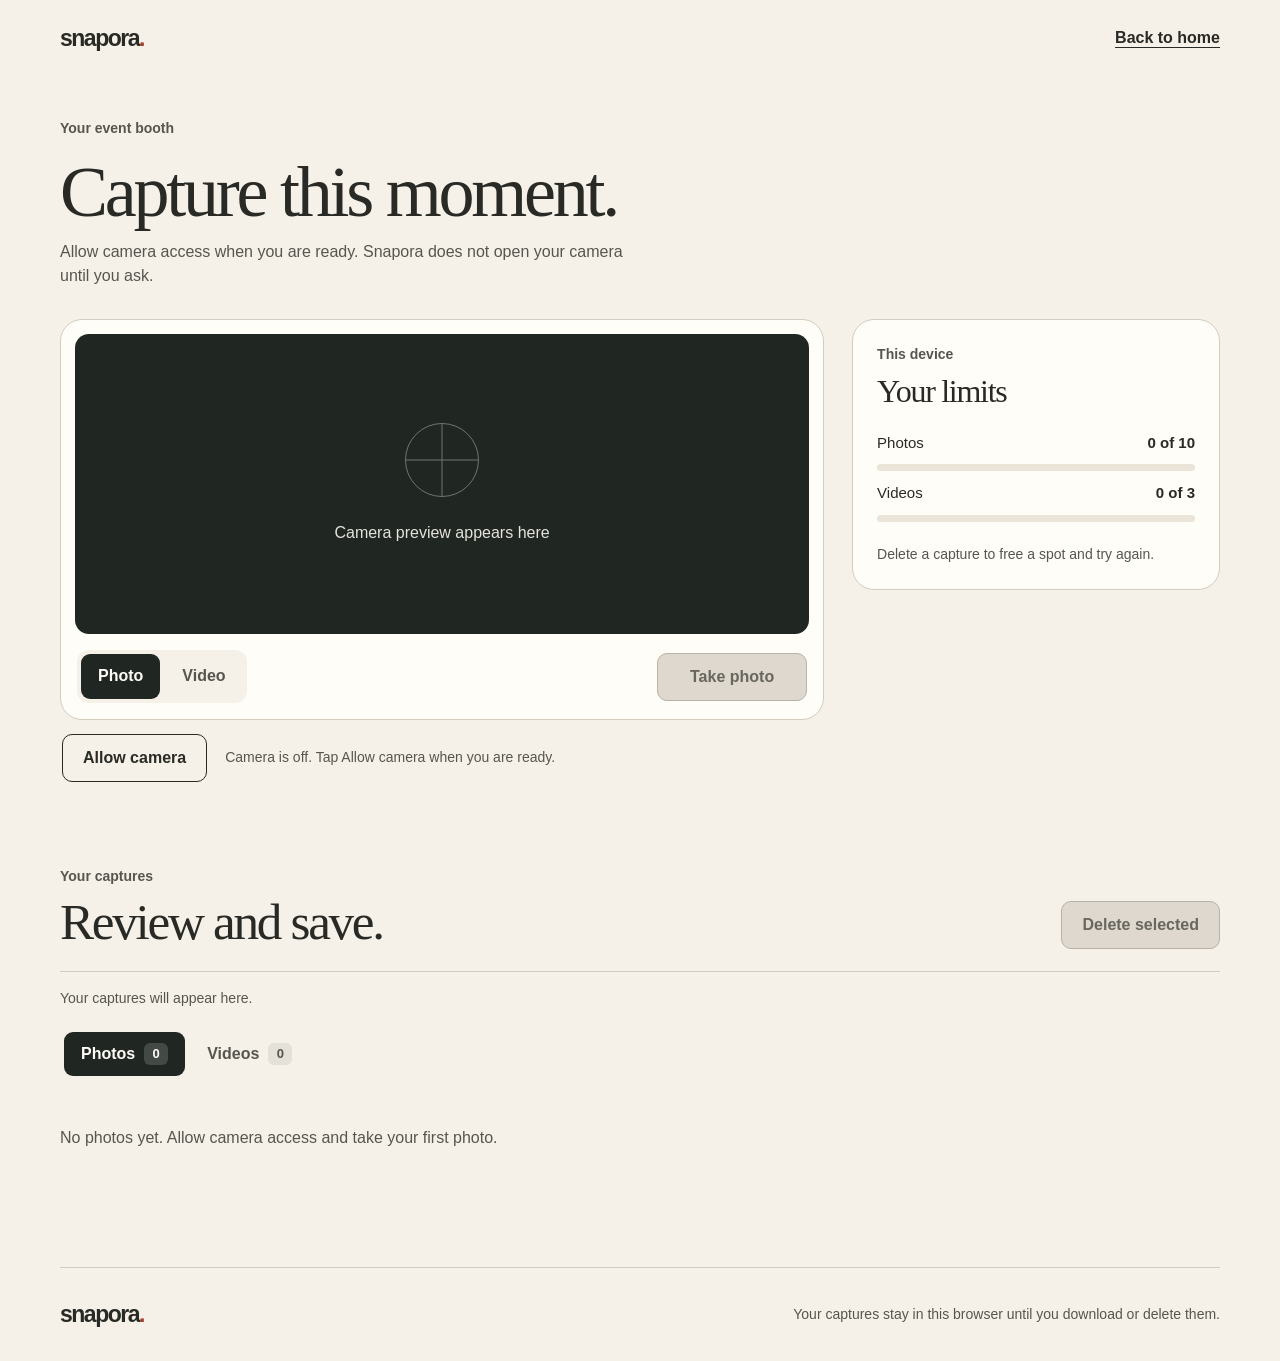
==== capture.html @ a6708915 "Build mobile-first Snapora homepage and capture flow Add a responsive event-booth homepage and brows" ====
<!doctype html>
<html lang="en" data-type="software">
  <head>
    <meta charset="utf-8">
    <meta name="viewport" content="width=device-width, initial-scale=1, viewport-fit=cover">
    <meta name="theme-color" content="#f5f1e8">
    <meta name="description" content="Capture event photos and videos with Snapora, then review and save your picks.">
    <meta name="page-type" content="software">
    <meta name="site-kind" content="software">
    <title>Capture with Snapora</title>
    <link rel="stylesheet" href="styles.css">
    <script src="capture.js" defer></script>
  </head>
  <body class="capture-page">
    <a class="skip-link" href="#main">Skip to content</a>
    <header class="site-header capture-header">
      <a class="wordmark" href="index.html" aria-label="Snapora home">snapora<span aria-hidden="true">.</span></a>
      <a class="text-link back-link" href="index.html">Back to home</a>
    </header>

    <main id="main" class="capture-main">
      <section class="capture-heading" aria-labelledby="capture-title">
        <p class="section-kicker">Your event booth</p>
        <h1 id="capture-title">Capture this moment.</h1>
        <p>Allow camera access when you are ready. Snapora does not open your camera until you ask.</p>
      </section>

      <section class="capture-layout" aria-label="Camera and your captures">
        <div class="camera-column">
          <div class="camera-panel">
            <div class="live-view">
              <video id="camera-preview" class="live-view__video" width="720" height="960" autoplay muted playsinline aria-label="Live camera preview" hidden></video>
              <div id="camera-empty" class="live-view__empty">
                <span class="live-view__corners" aria-hidden="true"></span>
                <p>Camera preview appears here</p>
              </div>
              <span id="recording-indicator" class="recording-indicator" hidden>Recording</span>
            </div>
            <div class="camera-panel__controls">
              <div class="mode-switch" role="group" aria-label="Capture type">
                <button class="mode-button is-active" id="photo-mode" type="button" aria-pressed="true">Photo</button>
                <button class="mode-button" id="video-mode" type="button" aria-pressed="false">Video</button>
              </div>
              <button class="button button--primary capture-action" id="capture-action" type="button" disabled>Take photo</button>
            </div>
          </div>
          <div class="camera-setup">
            <button class="button button--secondary" id="camera-toggle" type="button">Allow camera</button>
            <p id="camera-status" class="status-text" role="status" aria-live="polite">Camera is off. Tap Allow camera when you are ready.</p>
            <p id="camera-error" class="error-message" role="alert" hidden></p>
          </div>
        </div>

        <aside class="session-panel" aria-labelledby="session-title">
          <div class="session-panel__head">
            <div>
              <p class="section-kicker">This device</p>
              <h2 id="session-title">Your limits</h2>
            </div>
          </div>
          <div class="quota-list">
            <div class="quota-row">
              <span>Photos</span>
              <strong><span id="photo-count">0</span> of 10</strong>
            </div>
            <div class="quota-track" aria-hidden="true"><span id="photo-progress"></span></div>
            <div class="quota-row">
              <span>Videos</span>
              <strong><span id="video-count">0</span> of 3</strong>
            </div>
            <div class="quota-track" aria-hidden="true"><span id="video-progress"></span></div>
          </div>
          <p class="session-note">Delete a capture to free a spot and try again.</p>
        </aside>
      </section>

      <section class="gallery-section" aria-labelledby="gallery-title">
        <div class="gallery-heading">
          <div>
            <p class="section-kicker">Your captures</p>
            <h2 id="gallery-title">Review and save.</h2>
          </div>
          <button class="button button--secondary button--delete" id="delete-selected" type="button" disabled>Delete selected</button>
        </div>
        <p class="gallery-status" id="gallery-status" role="status" aria-live="polite">Loading your captures.</p>
        <div class="gallery-filter" role="group" aria-label="Show captures">
          <button class="filter-button is-active" id="show-photos" type="button" aria-pressed="true">Photos <span id="photo-gallery-count">0</span></button>
          <button class="filter-button" id="show-videos" type="button" aria-pressed="false">Videos <span id="video-gallery-count">0</span></button>
        </div>
        <div class="gallery-grid" id="gallery-grid"></div>
        <p class="gallery-error" id="storage-error" role="alert" hidden></p>
      </section>
    </main>

    <footer class="site-footer capture-footer">
      <a class="wordmark" href="index.html" aria-label="Snapora home">snapora<span aria-hidden="true">.</span></a>
      <p>Your captures stay in this browser until you download or delete them.</p>
    </footer>
  </body>
</html>
---- styles.css ----
:root {
  color-scheme: light;
  --paper: #f5f1e8;
  --paper-deep: #ebe4d8;
  --ink: #292a25;
  --muted: #56564f;
  --line: #d3ccbf;
  --screen: #202722;
  --screen-line: #6f766e;
  --accent: #a53d29;
  --accent-hover: #87321f;
  --accent-light: #f0dfd5;
  --white: #fffdf8;
  --serif: Georgia, "Times New Roman", serif;
  --sans: "Segoe UI", Arial, sans-serif;
  --radius-frame: 22px;
  --radius-panel: 14px;
  --radius-control: 10px;
  --content-width: 1160px;
}

/* Reading this as: a student event photo booth, album-like editorial, ENERGY 2 / RHYTHM 2 / MOTION 1. */
/* Warm paper recalls a printed album; burnt orange marks the main action and viewfinder. */
* {
  box-sizing: border-box;
}

html {
  scroll-behavior: smooth;
  scroll-padding-top: 24px;
}

body {
  min-width: 320px;
  margin: 0;
  background: var(--paper);
  color: var(--ink);
  font-family: var(--sans);
  font-size: 16px;
  line-height: 1.55;
}

button,
a,
label {
  cursor: pointer;
}

button:disabled,
button[aria-disabled="true"] {
  cursor: not-allowed;
}

a {
  color: inherit;
}

button,
input {
  font: inherit;
}

button {
  color: inherit;
}

:focus-visible {
  outline: 3px solid var(--accent);
  outline-offset: 3px;
}

[hidden] {
  display: none !important;
}

.skip-link {
  position: absolute;
  z-index: 20;
  top: 8px;
  left: 8px;
  padding: 10px 14px;
  transform: translateY(-160%);
  border-radius: var(--radius-control);
  background: var(--white);
  color: var(--ink);
  font-weight: 700;
}

.skip-link:focus {
  transform: translateY(0);
}

/* Shared gutters align content edges across the homepage and capture flow. */
.site-header,
.site-footer,
.section-wrap,
.capture-main {
  width: min(var(--content-width), calc(100% - 48px));
  margin-inline: auto;
}

.site-header {
  min-height: 76px;
  display: flex;
  align-items: center;
  justify-content: space-between;
  gap: 20px;
  padding-top: env(safe-area-inset-top);
}

.wordmark {
  min-height: 44px;
  display: inline-flex;
  align-items: center;
  color: var(--ink);
  font-size: 23px;
  font-weight: 760;
  letter-spacing: -1.5px;
  line-height: 1;
  text-decoration: none;
}

.wordmark:hover {
  color: var(--accent-hover);
}

.wordmark:active {
  transform: translateY(1px);
}

.wordmark span,
.preview-wordmark span {
  color: var(--accent);
}

.site-nav {
  display: flex;
  align-items: center;
  gap: 28px;
}

.nav-link,
.text-link {
  min-height: 44px;
  display: inline-flex;
  align-items: center;
  color: var(--ink);
  font-weight: 650;
  text-decoration-thickness: 1px;
  text-underline-offset: 4px;
}

.nav-link:hover,
.text-link:hover {
  color: var(--accent-hover);
  text-decoration-line: underline;
}

.nav-link:active,
.text-link:active {
  color: var(--accent);
}

.button {
  min-height: 48px;
  display: inline-flex;
  align-items: center;
  justify-content: center;
  padding: 11px 20px;
  border: 1px solid transparent;
  border-radius: var(--radius-control);
  font-weight: 700;
  line-height: 1.25;
  text-align: center;
  text-decoration: none;
  /* Brief press feedback makes taps register without delaying camera use. */
  transition: background-color 140ms ease, color 140ms ease, border-color 140ms ease, transform 140ms ease;
}

.button--primary {
  background: var(--accent);
  color: var(--white);
}

.button--primary:hover {
  background: var(--accent-hover);
}

.button--primary:active {
  transform: translateY(1px);
  background: #732b1c;
}

.button--secondary {
  border-color: var(--ink);
  background: transparent;
  color: var(--ink);
}

.button--secondary:hover {
  background: var(--paper-deep);
}

.button--secondary:active {
  transform: translateY(1px);
  background: #e2d9cb;
}

.button:disabled {
  border-color: #b7b1a7;
  background: #ded8ce;
  color: #68675f;
  transform: none;
}

.button--nav {
  min-height: 44px;
  padding-inline: 17px;
}

.hero {
  min-height: max(640px, calc(100svh - 76px));
  display: grid;
  grid-template-columns: minmax(0, 0.9fr) minmax(340px, 1fr);
  align-items: center;
  gap: clamp(44px, 8vw, 110px);
  padding-block: 36px 64px;
}

.hero-copy {
  max-width: 500px;
}

.hero-kicker,
.section-kicker {
  margin: 0 0 16px;
  color: var(--muted);
  font-size: 14px;
  font-weight: 700;
}

h1,
h2,
h3,
p {
  margin-top: 0;
}

h1,
h2 {
  /* Georgia gives the page an album-like voice; system sans keeps controls quick to scan. */
  font-family: var(--serif);
  font-weight: 500;
  letter-spacing: -0.045em;
}

.hero h1 {
  max-width: 560px;
  margin-bottom: 20px;
  font-size: clamp(52px, 6vw, 82px);
  line-height: 0.99;
}

.hero-lead {
  max-width: 460px;
  margin-bottom: 28px;
  color: #41433d;
  font-size: 18px;
  line-height: 1.55;
}

.hero-actions {
  display: flex;
  align-items: center;
  flex-wrap: wrap;
  gap: 12px 24px;
}

.hero-note {
  margin: 16px 0 0;
  color: var(--muted);
  font-size: 14px;
}

/* The viewfinder previews the capture interface without presenting a stock event photo. */
.camera-preview {
  width: min(100%, 480px);
  justify-self: end;
  padding: 22px;
  border-radius: var(--radius-frame);
  background: var(--screen);
  color: var(--white);
  /* This single shadow lifts the product preview from the paper ground. */
  box-shadow: 0 18px 42px rgb(41 42 37 / 12%);
}

.preview-top {
  display: flex;
  align-items: center;
  justify-content: space-between;
  gap: 12px;
  padding: 2px 2px 16px;
}

.preview-wordmark {
  font-size: 18px;
  font-weight: 760;
  letter-spacing: -1px;
}

.preview-event {
  color: #e5e3dc;
  font-size: 13px;
}

.viewfinder {
  position: relative;
  height: clamp(205px, 25vw, 292px);
  overflow: hidden;
  border: 1px solid var(--screen-line);
  border-radius: var(--radius-panel);
  background:
    radial-gradient(ellipse at 50% 46%, #b3a68e 0 8%, transparent 8.5%),
    radial-gradient(ellipse at 50% 58%, #b3a68e 0 16%, transparent 16.5%),
    linear-gradient(160deg, transparent 0 42%, #657264 42.5% 59%, transparent 59.5%),
    linear-gradient(20deg, #424a40 0 37%, #697160 37.5% 54%, transparent 54.5%),
    linear-gradient(135deg, #4a544c, #9a8b73 58%, #c1a17f);
}

.viewfinder::before,
.viewfinder::after {
  position: absolute;
  top: 50%;
  left: 50%;
  width: 1px;
  height: 100%;
  background: rgb(255 253 248 / 22%);
  content: "";
}

.viewfinder::after {
  width: 100%;
  height: 1px;
}

.viewfinder-corner {
  position: absolute;
  z-index: 1;
  width: 25px;
  height: 25px;
  border-color: rgb(255 253 248 / 86%);
  border-style: solid;
}

.viewfinder-corner--tl {
  top: 18px;
  left: 18px;
  border-width: 2px 0 0 2px;
}

.viewfinder-corner--tr {
  top: 18px;
  right: 18px;
  border-width: 2px 2px 0 0;
}

.viewfinder-corner--bl {
  bottom: 18px;
  left: 18px;
  border-width: 0 0 2px 2px;
}

.viewfinder-corner--br {
  right: 18px;
  bottom: 18px;
  border-width: 0 2px 2px 0;
}

.viewfinder-mark {
  position: absolute;
  top: 46%;
  left: 50%;
  width: 12px;
  height: 12px;
  border: 1px solid rgb(255 253 248 / 90%);
  border-radius: 50%;
  transform: translate(-50%, -50%);
}

.viewfinder-line {
  position: absolute;
  left: 0;
  width: 100%;
  height: 1px;
  background: rgb(255 253 248 / 22%);
}

.viewfinder-line--one {
  top: 33.333%;
}

.viewfinder-line--two {
  top: 66.666%;
}

.preview-limits {
  display: flex;
  align-items: center;
  gap: 18px;
  padding: 18px 2px 0;
}

.preview-limit {
  display: flex;
  align-items: baseline;
  gap: 7px;
}

.preview-limit__number {
  color: #f2a18a;
  font-family: var(--serif);
  font-size: 28px;
  line-height: 1;
}

.preview-limit__label {
  color: #eeece6;
  font-size: 14px;
}

.preview-divider {
  width: 1px;
  height: 27px;
  background: var(--screen-line);
}

.preview-limit__note {
  margin-left: auto;
  color: #e5e3dc;
  font-size: 13px;
}

/* Generous section padding separates decisions without adding another layer of cards. */
.limits {
  display: grid;
  grid-template-columns: minmax(0, 0.8fr) minmax(0, 1fr);
  align-items: start;
  gap: clamp(40px, 9vw, 130px);
  padding-block: 100px 112px;
  border-top: 1px solid var(--line);
}

.section-intro {
  max-width: 440px;
}

.section-intro h2,
.gallery-heading h2 {
  margin-bottom: 0;
  font-size: clamp(38px, 4vw, 56px);
  line-height: 1.03;
}

.limits-content {
  /* Open number rows make the two actual caps easier to scan than feature cards. */
  display: grid;
  gap: 24px;
}

.limit {
  display: grid;
  grid-template-columns: 102px 1fr;
  align-items: center;
  gap: 20px;
  padding-bottom: 22px;
  border-bottom: 1px solid var(--line);
}

.limit-number {
  margin: 0;
  color: var(--accent);
  font-family: var(--serif);
  font-size: clamp(76px, 8vw, 104px);
  letter-spacing: -0.08em;
  line-height: 0.9;
}

.limit-copy h3,
.step h3 {
  margin-bottom: 5px;
  font-size: 18px;
}

.limit-copy p,
.step p {
  max-width: 430px;
  margin: 0;
  color: var(--muted);
}

.limits-note {
  margin: -4px 0 0;
  color: var(--muted);
  font-size: 14px;
}

.steps {
  display: grid;
  grid-template-columns: minmax(0, 0.8fr) minmax(0, 1fr);
  align-items: start;
  gap: clamp(40px, 9vw, 130px);
  padding-block: 100px 112px;
  border-top: 1px solid var(--line);
}

.step-list {
  display: grid;
  gap: 0;
  margin: 0;
  padding: 0;
  list-style: none;
}

.step {
  display: grid;
  grid-template-columns: 54px 1fr;
  gap: 16px;
  padding-block: 18px 22px;
  border-bottom: 1px solid var(--line);
}

.step:first-child {
  padding-top: 0;
}

.step-number {
  padding-top: 2px;
  color: var(--accent);
  font-size: 14px;
  font-weight: 750;
}

.site-footer {
  min-height: 94px;
  display: flex;
  align-items: center;
  justify-content: space-between;
  gap: 20px;
  border-top: 1px solid var(--line);
  padding-block: 20px max(20px, env(safe-area-inset-bottom));
}

.site-footer p {
  margin: 0;
  color: var(--muted);
  font-size: 14px;
  text-align: right;
}

.capture-main {
  padding-block: 42px 88px;
}

.capture-heading {
  max-width: 680px;
  padding-bottom: 30px;
}

.capture-heading h1 {
  margin-bottom: 12px;
  font-size: clamp(46px, 6vw, 72px);
  line-height: 1;
}

.capture-heading > p:last-child {
  max-width: 580px;
  margin-bottom: 0;
  color: var(--muted);
}

.capture-layout {
  display: grid;
  grid-template-columns: minmax(0, 1.35fr) minmax(250px, 0.65fr);
  align-items: start;
  gap: 28px;
}

.camera-panel,
.session-panel {
  border: 1px solid var(--line);
  border-radius: var(--radius-frame);
  background: var(--white);
}

.camera-panel {
  padding: 14px;
}

.live-view {
  position: relative;
  min-height: 300px;
  overflow: hidden;
  border-radius: var(--radius-panel);
  background: var(--screen);
  color: var(--white);
}

.live-view__video {
  width: 100%;
  height: auto;
  max-height: min(62svh, 620px);
  display: block;
  aspect-ratio: 3 / 4;
  object-fit: cover;
  background: var(--screen);
}

.live-view__empty {
  min-height: 300px;
  display: grid;
  place-content: center;
  justify-items: center;
  gap: 24px;
  padding: 32px;
  color: #e5e3dc;
  text-align: center;
}

.live-view__empty p {
  margin: 0;
}

.live-view__corners {
  position: relative;
  width: 74px;
  height: 74px;
  border: 1px solid var(--screen-line);
  border-radius: 50%;
}

.live-view__corners::before,
.live-view__corners::after {
  position: absolute;
  top: 50%;
  left: 50%;
  width: 100%;
  height: 1px;
  background: var(--screen-line);
  content: "";
  transform: translate(-50%, -50%);
}

.live-view__corners::after {
  width: 1px;
  height: 100%;
}

.recording-indicator {
  position: absolute;
  top: 16px;
  left: 16px;
  padding: 6px 10px;
  border-radius: 6px;
  background: var(--accent);
  color: var(--white);
  font-size: 13px;
  font-weight: 700;
}

.camera-panel__controls {
  display: flex;
  align-items: center;
  justify-content: space-between;
  gap: 14px;
  padding: 16px 2px 2px;
}

.mode-switch,
.gallery-filter {
  display: flex;
  gap: 5px;
  padding: 4px;
  border-radius: 12px;
  background: var(--paper);
}

.mode-button,
.filter-button {
  min-height: 44px;
  padding: 9px 16px;
  border: 1px solid transparent;
  border-radius: 9px;
  background: transparent;
  color: var(--muted);
  font-weight: 700;
}

.mode-button:hover,
.filter-button:hover {
  background: #e9e2d6;
}

.mode-button:active,
.filter-button:active {
  transform: translateY(1px);
}

.mode-button.is-active,
.filter-button.is-active {
  background: var(--screen);
  color: var(--white);
}

.capture-action {
  min-width: 150px;
}

.camera-setup {
  display: flex;
  align-items: center;
  flex-wrap: wrap;
  gap: 12px 18px;
  padding: 14px 2px 0;
}

.status-text,
.error-message {
  margin: 0;
  color: var(--muted);
  font-size: 14px;
}

.error-message,
.gallery-error {
  color: #8d2f22;
}

.session-panel {
  padding: 24px;
}

.session-panel__head h2 {
  margin-bottom: 22px;
  font-family: var(--serif);
  font-size: 32px;
  font-weight: 500;
  letter-spacing: -0.04em;
  line-height: 1.1;
}

.session-panel .section-kicker {
  margin-bottom: 8px;
}

.quota-list {
  display: grid;
  gap: 10px;
}

.quota-row {
  display: flex;
  justify-content: space-between;
  gap: 12px;
  font-size: 15px;
}

.quota-row strong {
  font-variant-numeric: tabular-nums;
}

.quota-track {
  height: 7px;
  overflow: hidden;
  border-radius: 5px;
  background: var(--paper-deep);
}

.quota-track span {
  width: 100%;
  height: 100%;
  display: block;
  border-radius: inherit;
  background: var(--accent);
  transform: scaleX(var(--progress, 0));
  transform-origin: left center;
  transition: transform 180ms ease;
}

.session-note {
  margin: 22px 0 0;
  color: var(--muted);
  font-size: 14px;
}

.gallery-section {
  padding-top: 84px;
}

.gallery-heading {
  display: flex;
  align-items: end;
  justify-content: space-between;
  gap: 20px;
  padding-bottom: 22px;
  border-bottom: 1px solid var(--line);
}

.gallery-heading .section-kicker {
  margin-bottom: 8px;
}

.gallery-heading h2 {
  font-size: clamp(36px, 4vw, 52px);
}

.button--delete {
  min-width: 144px;
}

.gallery-status {
  min-height: 24px;
  margin: 16px 0;
  color: var(--muted);
  font-size: 14px;
}

.gallery-filter {
  width: fit-content;
  margin-bottom: 18px;
}

.filter-button {
  display: inline-flex;
  align-items: center;
  gap: 9px;
}

.filter-button span {
  min-width: 24px;
  padding: 1px 5px;
  border-radius: 6px;
  background: rgb(41 42 37 / 8%);
  font-size: 13px;
  font-variant-numeric: tabular-nums;
}

.filter-button.is-active span {
  background: rgb(255 253 248 / 16%);
}

.gallery-grid {
  display: grid;
  grid-template-columns: repeat(auto-fill, minmax(min(100%, 220px), 1fr));
  gap: 16px;
}

.empty-gallery {
  grid-column: 1 / -1;
  padding: 28px 0;
  color: var(--muted);
}

.empty-gallery p {
  margin: 0;
}

.media-card {
  min-width: 0;
  overflow: hidden;
  border: 1px solid var(--line);
  border-radius: var(--radius-panel);
  background: var(--white);
}

.media-card__preview {
  width: 100%;
  height: auto;
  display: block;
  aspect-ratio: 3 / 4;
  object-fit: cover;
  background: var(--screen);
}

.media-card__meta {
  display: grid;
  gap: 10px;
  padding: 14px;
}

.media-card__select {
  display: flex;
  align-items: center;
  gap: 10px;
  min-height: 44px;
  font-weight: 650;
}

.media-card__select input {
  width: 20px;
  height: 20px;
  accent-color: var(--accent);
}

.media-card__save {
  min-height: 44px;
  display: inline-flex;
  align-items: center;
  color: var(--accent-hover);
  font-weight: 700;
  text-underline-offset: 4px;
}

.media-card__save:hover {
  color: var(--ink);
}

.media-card__save:active {
  color: var(--accent);
}

.media-card__select:hover {
  color: var(--accent-hover);
}

.media-card__select:active {
  opacity: 0.78;
}

.gallery-error {
  margin: 18px 0 0;
}

.capture-footer {
  border-top: 1px solid var(--line);
}

@media (max-width: 760px) {
  .site-header,
  .site-footer,
  .section-wrap,
  .capture-main {
    width: calc(100% - 40px);
  }

  .site-header {
    min-height: 68px;
  }

  .site-nav {
    display: none;
  }

  .button--nav {
    min-height: 44px;
    padding-inline: 14px;
  }

  .hero {
    min-height: auto;
    grid-template-columns: 1fr;
    gap: 34px;
    padding-block: 38px 64px;
  }

  .hero-copy {
    max-width: 560px;
  }

  .hero h1 {
    max-width: 460px;
    margin-bottom: 16px;
    font-size: clamp(48px, 12vw, 64px);
  }

  .hero-lead {
    margin-bottom: 22px;
    font-size: 17px;
  }

  .camera-preview {
    width: 100%;
    max-width: 500px;
    justify-self: center;
    padding: 16px;
  }

  .viewfinder {
    height: clamp(205px, 63vw, 270px);
  }

  .limits,
  .steps {
    grid-template-columns: 1fr;
    gap: 32px;
    padding-block: 68px 76px;
  }

  .section-intro h2 {
    max-width: 470px;
  }

  .limit {
    grid-template-columns: 84px 1fr;
    gap: 16px;
  }

  .limit-number {
    font-size: 78px;
  }

  .capture-main {
    padding-block: 32px 64px;
  }

  .capture-layout {
    grid-template-columns: 1fr;
    gap: 20px;
  }

  .session-panel {
    padding: 20px;
  }

  .session-panel__head h2 {
    margin-bottom: 18px;
  }

  .gallery-section {
    padding-top: 64px;
  }
}

@media (max-width: 420px) {
  .site-header,
  .site-footer,
  .section-wrap,
  .capture-main {
    width: calc(100% - 36px);
  }

  .wordmark {
    font-size: 21px;
  }

  .button--nav {
    padding-inline: 12px;
    font-size: 14px;
  }

  .hero {
    gap: 28px;
    padding-top: 28px;
  }

  .hero h1 {
    max-width: 345px;
    font-size: clamp(46px, 12vw, 54px);
  }

  .hero-actions {
    align-items: stretch;
    gap: 4px 14px;
  }

  .hero-actions .button {
    width: 100%;
  }

  .hero-actions .text-link {
    min-height: 44px;
  }

  .preview-limits {
    gap: 12px;
  }

  .preview-limit {
    gap: 5px;
  }

  .preview-limit__number {
    font-size: 25px;
  }

  .preview-limit__label,
  .preview-limit__note {
    font-size: 12px;
  }

  .limit {
    grid-template-columns: 70px 1fr;
    gap: 12px;
  }

  .limit-number {
    font-size: 70px;
  }

  .site-footer {
    align-items: flex-start;
  }

  .site-footer p {
    max-width: 190px;
    font-size: 13px;
  }

  .capture-heading h1 {
    font-size: 48px;
  }

  .live-view {
    min-height: 260px;
  }

  .live-view__empty {
    min-height: 260px;
    padding: 24px;
  }

  .camera-panel {
    padding: 10px;
  }

  .camera-panel__controls {
    align-items: stretch;
    flex-direction: column;
    padding: 14px 2px 2px;
  }

  .mode-switch {
    display: grid;
    grid-template-columns: 1fr 1fr;
  }

  .capture-action {
    width: 100%;
  }

  .camera-setup {
    align-items: flex-start;
    flex-direction: column;
    gap: 10px;
  }

  .gallery-heading {
    align-items: flex-start;
    flex-direction: column;
  }

  .gallery-heading h2 {
    font-size: 40px;
  }

  .gallery-filter {
    width: 100%;
  }

  .filter-button {
    flex: 1;
    justify-content: center;
  }
}

@media (prefers-reduced-motion: reduce) {
  *,
  *::before,
  *::after {
    scroll-behavior: auto !important;
    transition-duration: 0.01ms !important;
    animation-duration: 0.01ms !important;
    animation-iteration-count: 1 !important;
  }
}
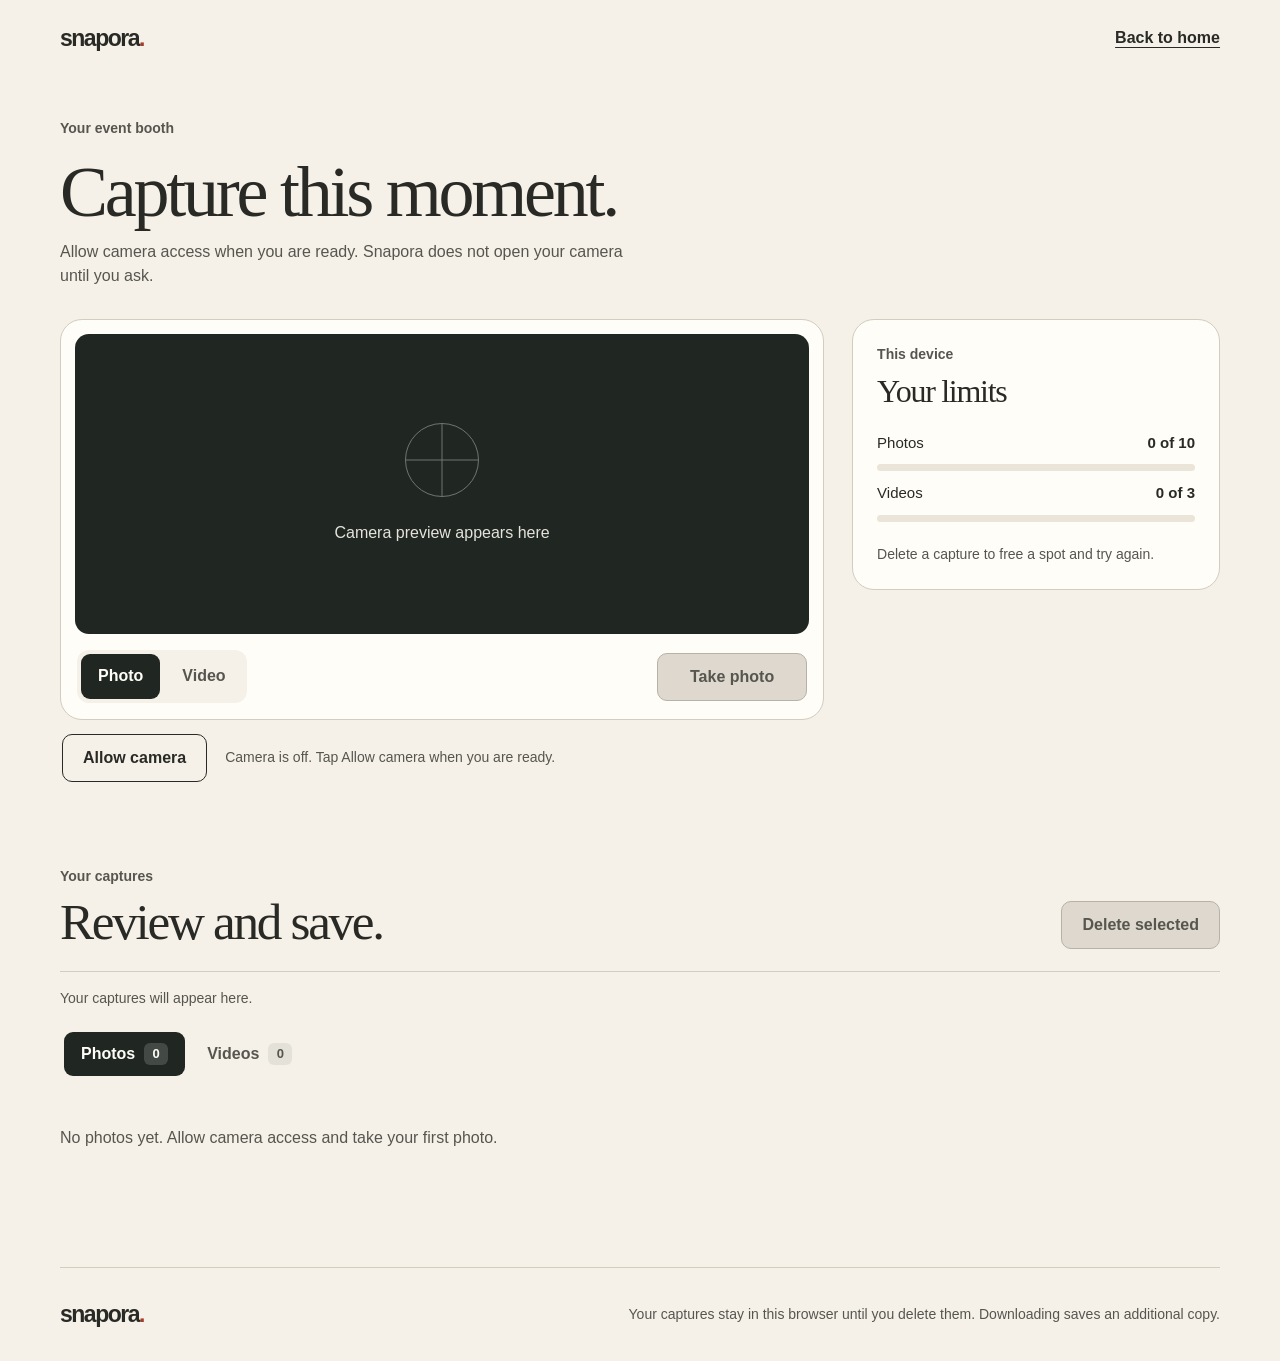
==== commit 458b0852: "Update README and HTML content for clarity; enhance error handling in JavaScript" ====
--- a/capture.html
+++ b/capture.html
@@ -94,7 +94,7 @@
 
     <footer class="site-footer capture-footer">
       <a class="wordmark" href="index.html" aria-label="Snapora home">snapora<span aria-hidden="true">.</span></a>
-      <p>Your captures stay in this browser until you download or delete them.</p>
+      <p>Your captures stay in this browser until you delete them. Downloading saves an additional copy.</p>
     </footer>
   </body>
 </html>
--- a/styles.css
+++ b/styles.css
@@ -31,7 +31,6 @@
 }
 
 body {
-  min-width: 320px;
   margin: 0;
   background: var(--paper);
   color: var(--ink);
@@ -42,12 +41,14 @@
 
 button,
 a,
-label {
+label,
+input[type="checkbox"] {
   cursor: pointer;
 }
 
 button:disabled,
-button[aria-disabled="true"] {
+button[aria-disabled="true"],
+input:disabled {
   cursor: not-allowed;
 }
 
@@ -209,7 +210,7 @@
 .button:disabled {
   border-color: #b7b1a7;
   background: #ded8ce;
-  color: #68675f;
+  color: var(--muted);
   transform: none;
 }
 
@@ -319,12 +320,7 @@
   overflow: hidden;
   border: 1px solid var(--screen-line);
   border-radius: var(--radius-panel);
-  background:
-    radial-gradient(ellipse at 50% 46%, #b3a68e 0 8%, transparent 8.5%),
-    radial-gradient(ellipse at 50% 58%, #b3a68e 0 16%, transparent 16.5%),
-    linear-gradient(160deg, transparent 0 42%, #657264 42.5% 59%, transparent 59.5%),
-    linear-gradient(20deg, #424a40 0 37%, #697160 37.5% 54%, transparent 54.5%),
-    linear-gradient(135deg, #4a544c, #9a8b73 58%, #c1a17f);
+  background: #596154;
 }
 
 .viewfinder::before,
@@ -478,7 +474,7 @@
 
 .limit-number {
   margin: 0;
-  color: var(--accent);
+  color: var(--ink);
   font-family: var(--serif);
   font-size: clamp(76px, 8vw, 104px);
   letter-spacing: -0.08em;
@@ -505,37 +501,57 @@
 }
 
 .steps {
+  padding-block: 100px 112px;
+  border-top: 1px solid var(--line);
+}
+
+.steps .section-intro {
   display: grid;
   grid-template-columns: minmax(0, 0.8fr) minmax(0, 1fr);
-  align-items: start;
+  align-items: end;
   gap: clamp(40px, 9vw, 130px);
-  padding-block: 100px 112px;
-  border-top: 1px solid var(--line);
+  max-width: none;
+  margin-bottom: 34px;
+}
+
+.steps .section-intro > * {
+  max-width: 440px;
+}
+
+.steps-note {
+  margin-bottom: 0;
+  color: var(--muted);
 }
 
 .step-list {
   display: grid;
-  gap: 0;
+  grid-template-columns: repeat(3, minmax(0, 1fr));
   margin: 0;
   padding: 0;
+  border-block: 1px solid var(--line);
   list-style: none;
 }
 
 .step {
   display: grid;
-  grid-template-columns: 54px 1fr;
-  gap: 16px;
-  padding-block: 18px 22px;
-  border-bottom: 1px solid var(--line);
+  align-content: start;
+  grid-template-rows: auto auto 1fr;
+  gap: 12px;
+  padding: 22px 24px 24px;
+  border-right: 1px solid var(--line);
 }
 
 .step:first-child {
-  padding-top: 0;
+  padding-left: 0;
+}
+
+.step:last-child {
+  border-right: 0;
+  padding-right: 0;
 }
 
 .step-number {
-  padding-top: 2px;
-  color: var(--accent);
+  color: var(--muted);
   font-size: 14px;
   font-weight: 750;
 }
@@ -947,6 +963,10 @@
   }
 
   .site-nav {
+    gap: 0;
+  }
+
+  .site-nav .nav-link {
     display: none;
   }
 
@@ -990,9 +1010,41 @@
 
   .limits,
   .steps {
+    padding-block: 68px 76px;
+  }
+
+  .limits {
     grid-template-columns: 1fr;
     gap: 32px;
-    padding-block: 68px 76px;
+  }
+
+  .steps .section-intro {
+    grid-template-columns: 1fr;
+    gap: 0;
+    margin-bottom: 24px;
+  }
+
+  .step-list {
+    grid-template-columns: 1fr;
+    border-top: 0;
+  }
+
+  .step {
+    grid-template-rows: auto;
+    grid-template-columns: 38px 1fr;
+    gap: 12px;
+    padding: 18px 0;
+    border-right: 0;
+    border-bottom: 1px solid var(--line);
+  }
+
+  .step:first-child {
+    padding-top: 0;
+  }
+
+  .step:last-child {
+    padding-right: 0;
+    border-bottom: 0;
   }
 
   .section-intro h2 {
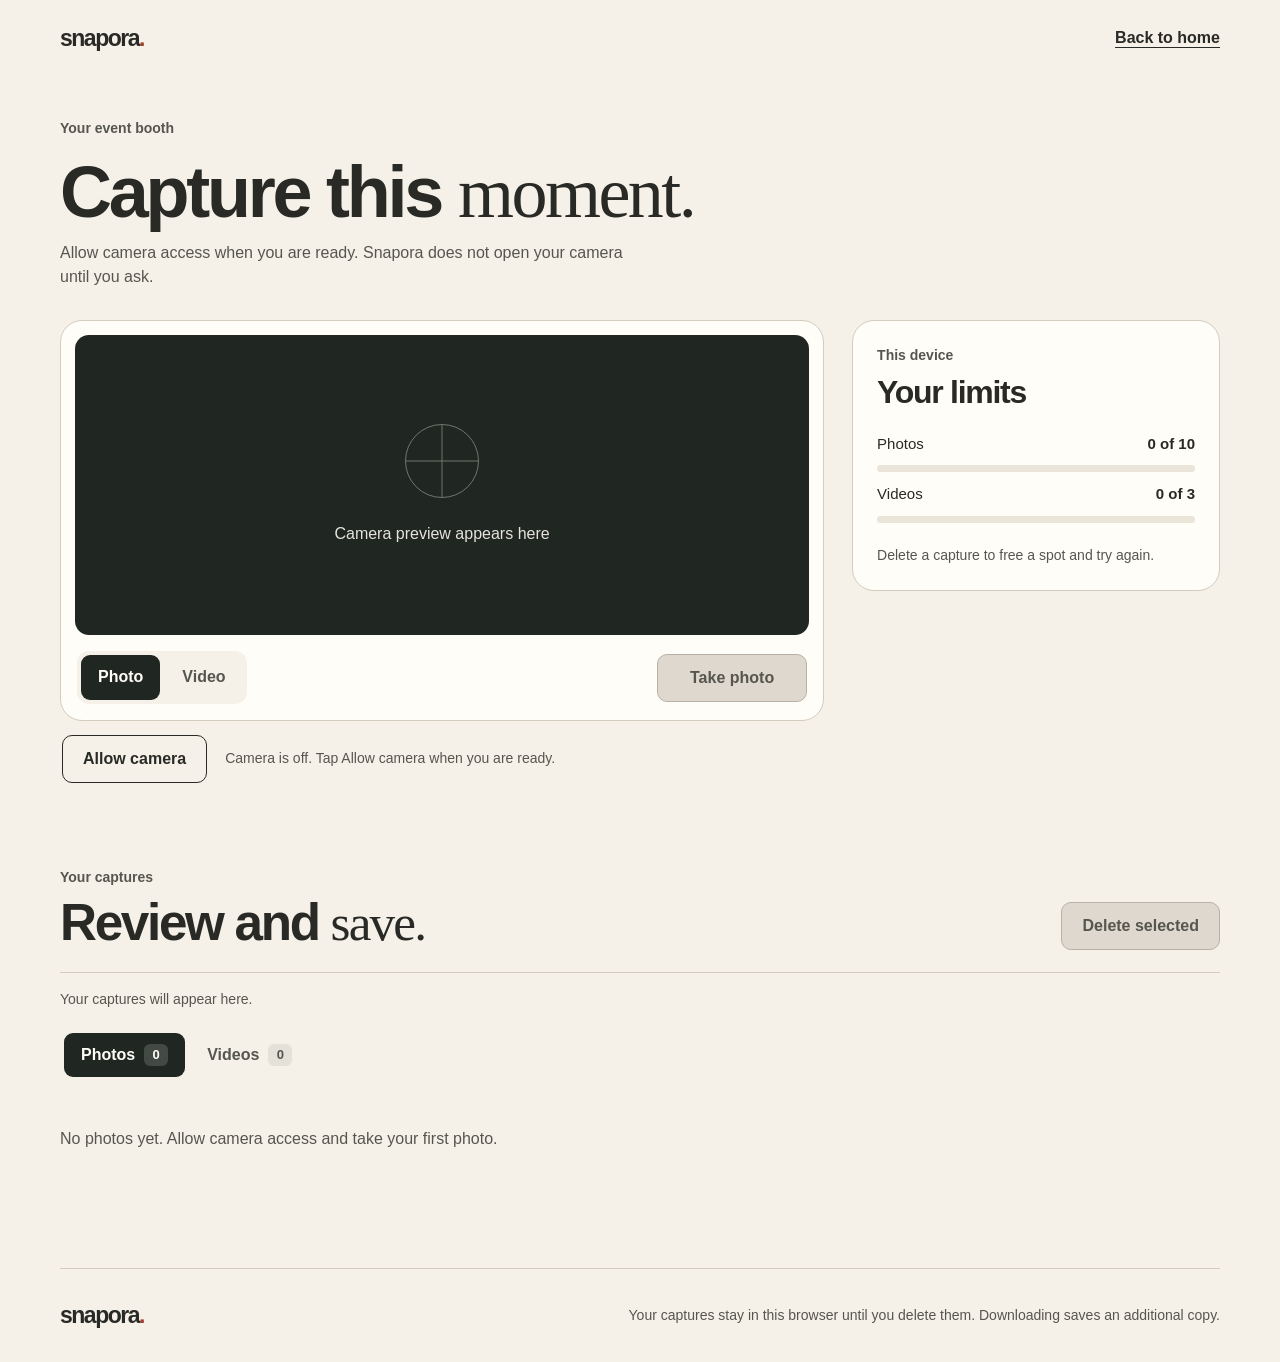
==== commit ad827620: "Enhance text emphasis in HTML and CSS for improved readability and visual appeal" ====
--- a/capture.html
+++ b/capture.html
@@ -21,7 +21,7 @@
     <main id="main" class="capture-main">
       <section class="capture-heading" aria-labelledby="capture-title">
         <p class="section-kicker">Your event booth</p>
-        <h1 id="capture-title">Capture this moment.</h1>
+        <h1 id="capture-title">Capture this <span class="serif-accent">moment.</span></h1>
         <p>Allow camera access when you are ready. Snapora does not open your camera until you ask.</p>
       </section>
 
@@ -78,7 +78,7 @@
         <div class="gallery-heading">
           <div>
             <p class="section-kicker">Your captures</p>
-            <h2 id="gallery-title">Review and save.</h2>
+            <h2 id="gallery-title">Review and <span class="serif-accent">save.</span></h2>
           </div>
           <button class="button button--secondary button--delete" id="delete-selected" type="button" disabled>Delete selected</button>
         </div>
--- a/styles.css
+++ b/styles.css
@@ -249,10 +249,16 @@
 
 h1,
 h2 {
-  /* Georgia gives the page an album-like voice; system sans keeps controls quick to scan. */
+  /* Sans-serif carries the interface; Georgia marks only the words that need emphasis. */
+  font-family: var(--sans);
+  font-weight: 700;
+  letter-spacing: -0.045em;
+}
+
+.serif-accent {
   font-family: var(--serif);
   font-weight: 500;
-  letter-spacing: -0.045em;
+  letter-spacing: -0.035em;
 }
 
 .hero h1 {
@@ -414,8 +420,9 @@
 
 .preview-limit__number {
   color: #f2a18a;
-  font-family: var(--serif);
+  font-family: var(--sans);
   font-size: 28px;
+  font-weight: 700;
   line-height: 1;
 }
 
@@ -475,8 +482,9 @@
 .limit-number {
   margin: 0;
   color: var(--ink);
-  font-family: var(--serif);
+  font-family: var(--sans);
   font-size: clamp(76px, 8vw, 104px);
+  font-weight: 700;
   letter-spacing: -0.08em;
   line-height: 0.9;
 }
@@ -757,9 +765,9 @@
 
 .session-panel__head h2 {
   margin-bottom: 22px;
-  font-family: var(--serif);
+  font-family: var(--sans);
   font-size: 32px;
-  font-weight: 500;
+  font-weight: 700;
   letter-spacing: -0.04em;
   line-height: 1.1;
 }
